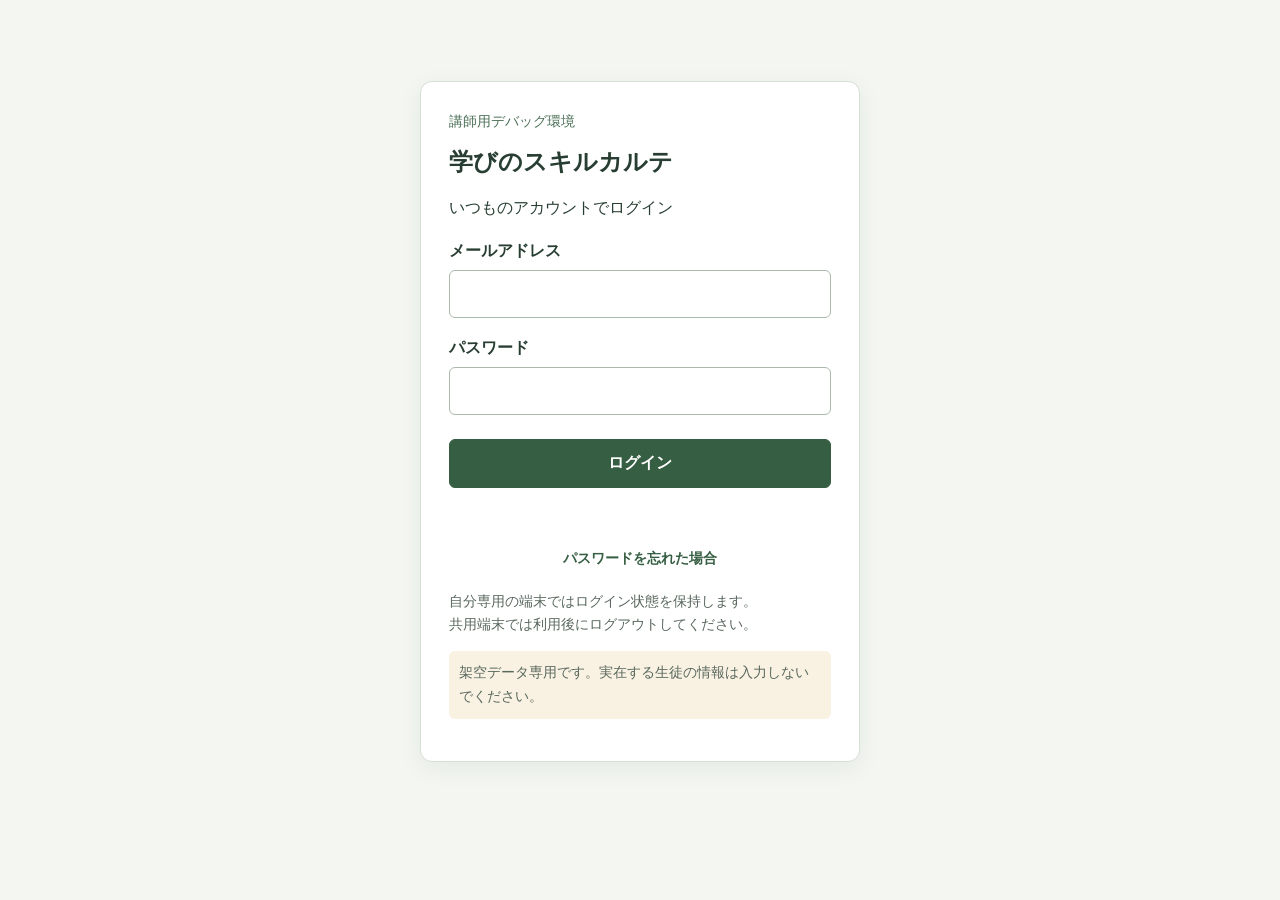
==== index.html @ 747ddcba "Publish fictional-data debug app" ====
<!doctype html>
<html lang="ja"><head><meta http-equiv="Content-Security-Policy" content="default-src 'none'; script-src 'self'; script-src-attr 'unsafe-inline'; style-src 'self' 'unsafe-inline'; img-src 'self' data: blob:; font-src 'self'; connect-src 'self' https://vlkzogdpfmnyderdnslc.supabase.co; base-uri 'none'; form-action 'self'; object-src 'none'; worker-src 'none'"><meta charset="utf-8"><meta name="viewport" content="width=device-width,initial-scale=1"><meta name="robots" content="noindex,nofollow,noarchive"><meta name="referrer" content="no-referrer"><title>ログイン｜学びのスキルカルテ</title><link rel="stylesheet" href="./assets/login.css"><script defer src="./assets/public-config.js"></script><script defer src="./assets/auth-client.js"></script><script defer src="./assets/login.js"></script></head>
<body><main class="login-card"><p class="eyebrow">講師用デバッグ環境</p><h1>学びのスキルカルテ</h1><p>いつものアカウントでログイン</p>
<form id="login-form"><label>メールアドレス<input name="email" type="email" autocomplete="username" required></label><label>パスワード<input name="password" type="password" autocomplete="current-password" required></label><button type="submit">ログイン</button></form>
<section id="mfa-panel" hidden><h2>代表・教室長の本人確認</h2><p id="mfa-instruction"></p><div id="mfa-qr"></div><form id="mfa-form"><label>認証アプリの6桁の番号<input name="code" inputmode="numeric" autocomplete="one-time-code" pattern="[0-9]{6}" maxlength="6" required></label><button type="submit">確認して開く</button></form><button id="cancel-mfa" type="button" class="secondary">ログイン画面に戻る</button></section>
<p id="login-status" role="status" aria-live="polite"></p><button id="forgot" type="button" class="text-button">パスワードを忘れた場合</button><p class="note">自分専用の端末ではログイン状態を保持します。<br>共用端末では利用後にログアウトしてください。</p><p class="notice">架空データ専用です。実在する生徒の情報は入力しないでください。</p></main></body></html>
---- assets/login.css ----
:root{font-family:-apple-system,BlinkMacSystemFont,"Hiragino Kaku Gothic ProN","Yu Gothic",sans-serif;color:#283e32;background:#f3f6f1;font-size:16px}*{box-sizing:border-box}body{margin:0;padding:36px 18px}.login-card{max-width:440px;margin:5vh auto;background:#fff;border:1px solid #d6dfd4;border-radius:12px;padding:28px;box-shadow:0 6px 25px #263e3210}h1{font-size:24px;margin:12px 0 8px}h2{font-size:19px}p{line-height:1.7}.eyebrow{font-size:14px;color:#4b7056;margin:0}label{display:block;margin:20px 0 0;font-weight:600}input{display:block;width:100%;padding:12px;margin-top:8px;border:1px solid #a9baad;border-radius:6px;font:inherit;min-height:48px}button{display:block;width:100%;padding:13px;margin:24px 0 0;background:#365e42;border:1px solid #365e42;border-radius:6px;color:#fff;font:inherit;font-weight:600;cursor:pointer}button:disabled{opacity:.55;cursor:wait}button.secondary{background:#fff;color:#365e42}button.text-button{border:0;background:none;color:#365e42;font-size:14px;padding:8px;margin:12px 0}.note,.notice{font-size:14px;color:#59685e}.notice{background:#f9f2e2;border-radius:6px;padding:10px}#login-status{color:#9d3026;min-height:1.6em;margin-bottom:0}#mfa-qr img{display:block;max-width:220px;width:100%;margin:auto}[hidden]{display:none!important}@media(max-width:480px){body{padding:16px}.login-card{margin:2vh auto;padding:22px}}
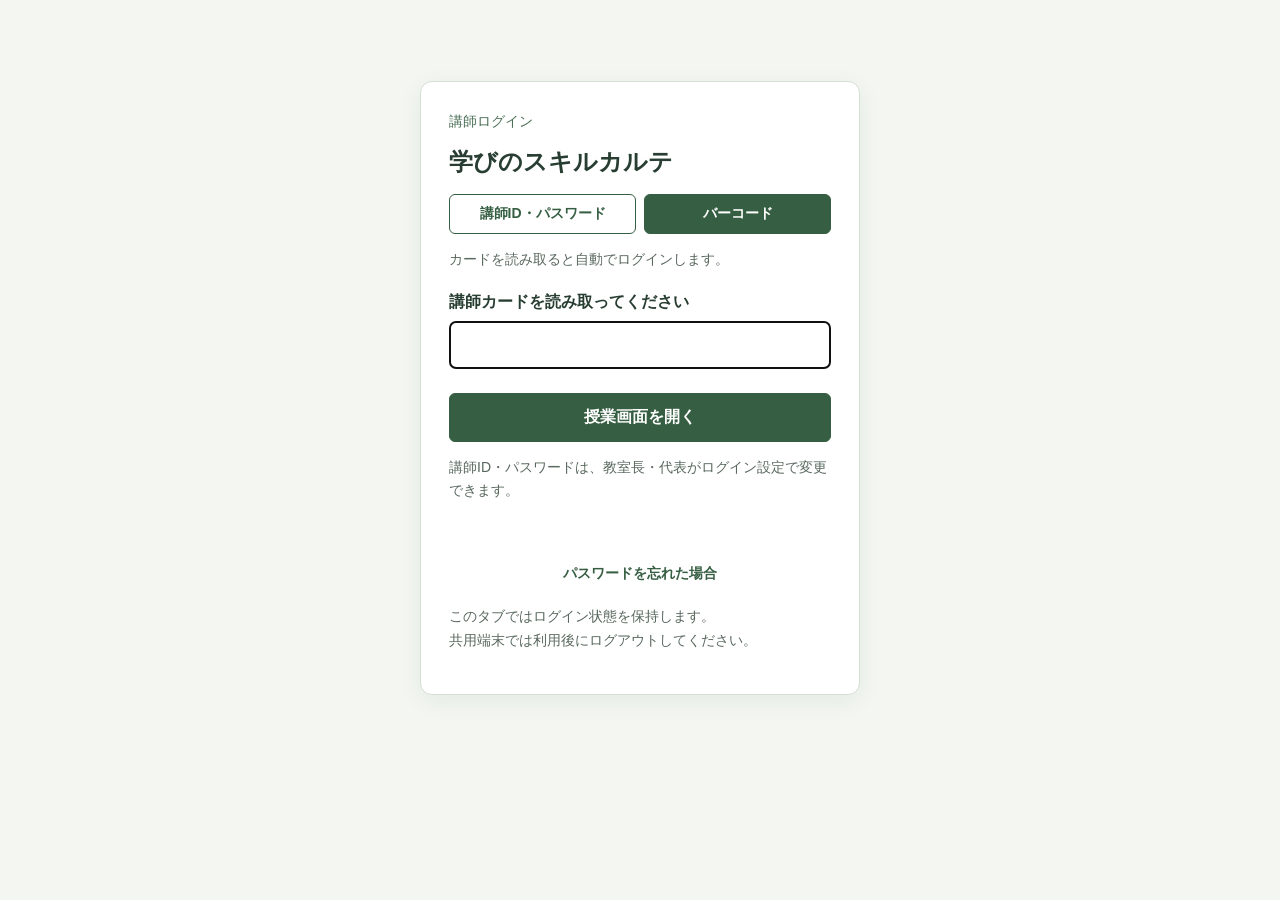
==== commit 9c050ad3: "Publish fictional-data debug app" ====
--- a/index.html
+++ b/index.html
@@ -1,6 +1,7 @@
 <!doctype html>
 <html lang="ja"><head><meta http-equiv="Content-Security-Policy" content="default-src 'none'; script-src 'self'; script-src-attr 'unsafe-inline'; style-src 'self' 'unsafe-inline'; img-src 'self' data: blob:; font-src 'self'; connect-src 'self' https://vlkzogdpfmnyderdnslc.supabase.co; base-uri 'none'; form-action 'self'; object-src 'none'; worker-src 'none'"><meta charset="utf-8"><meta name="viewport" content="width=device-width,initial-scale=1"><meta name="robots" content="noindex,nofollow,noarchive"><meta name="referrer" content="no-referrer"><title>ログイン｜学びのスキルカルテ</title><link rel="stylesheet" href="./assets/login.css"><script defer src="./assets/public-config.js"></script><script defer src="./assets/auth-client.js"></script><script defer src="./assets/login.js"></script></head>
-<body><main class="login-card"><p class="eyebrow">講師用デバッグ環境</p><h1>学びのスキルカルテ</h1><p>いつものアカウントでログイン</p>
-<form id="login-form"><label>メールアドレス<input name="email" type="email" autocomplete="username" required></label><label>パスワード<input name="password" type="password" autocomplete="current-password" required></label><button type="submit">ログイン</button></form>
-<section id="mfa-panel" hidden><h2>代表・教室長の本人確認</h2><p id="mfa-instruction"></p><div id="mfa-qr"></div><form id="mfa-form"><label>認証アプリの6桁の番号<input name="code" inputmode="numeric" autocomplete="one-time-code" pattern="[0-9]{6}" maxlength="6" required></label><button type="submit">確認して開く</button></form><button id="cancel-mfa" type="button" class="secondary">ログイン画面に戻る</button></section>
-<p id="login-status" role="status" aria-live="polite"></p><button id="forgot" type="button" class="text-button">パスワードを忘れた場合</button><p class="note">自分専用の端末ではログイン状態を保持します。<br>共用端末では利用後にログアウトしてください。</p><p class="notice">架空データ専用です。実在する生徒の情報は入力しないでください。</p></main></body></html>
+<body><main class="login-card"><p class="eyebrow">講師ログイン</p><h1>学びのスキルカルテ</h1>
+<section id="staff-panel"><div class="login-methods" role="group" aria-label="講師のログイン方法"><button id="method-password" type="button" aria-pressed="false">講師ID・パスワード</button><button id="method-barcode" type="button" aria-pressed="true">バーコード</button></div>
+<form id="staff-password-form" hidden><label>講師ID<input name="login_id" autocomplete="section-staff username" placeholder="例：teacher-1" autocapitalize="none" spellcheck="false" required maxlength="40"></label><label>講師パスワード<input name="password" type="password" autocomplete="section-staff current-password" required maxlength="128"></label><button type="submit">授業画面を開く</button></form>
+<form id="staff-form"><p class="note">カードを読み取ると自動でログインします。</p><label>講師カードを読み取ってください<input name="barcode" type="password" autocomplete="off" autocapitalize="none" spellcheck="false" maxlength="80" required></label><button type="submit">授業画面を開く</button></form><p class="note">講師ID・パスワードは、教室長・代表がログイン設定で変更できます。</p></section>
+<p id="login-status" role="status" aria-live="polite"></p><button id="forgot" type="button" class="text-button">パスワードを忘れた場合</button><p class="note">このタブではログイン状態を保持します。<br>共用端末では利用後にログアウトしてください。</p></main></body></html>
--- a/assets/login.css
+++ b/assets/login.css
@@ -1 +1,3 @@
-:root{font-family:-apple-system,BlinkMacSystemFont,"Hiragino Kaku Gothic ProN","Yu Gothic",sans-serif;color:#283e32;background:#f3f6f1;font-size:16px}*{box-sizing:border-box}body{margin:0;padding:36px 18px}.login-card{max-width:440px;margin:5vh auto;background:#fff;border:1px solid #d6dfd4;border-radius:12px;padding:28px;box-shadow:0 6px 25px #263e3210}h1{font-size:24px;margin:12px 0 8px}h2{font-size:19px}p{line-height:1.7}.eyebrow{font-size:14px;color:#4b7056;margin:0}label{display:block;margin:20px 0 0;font-weight:600}input{display:block;width:100%;padding:12px;margin-top:8px;border:1px solid #a9baad;border-radius:6px;font:inherit;min-height:48px}button{display:block;width:100%;padding:13px;margin:24px 0 0;background:#365e42;border:1px solid #365e42;border-radius:6px;color:#fff;font:inherit;font-weight:600;cursor:pointer}button:disabled{opacity:.55;cursor:wait}button.secondary{background:#fff;color:#365e42}button.text-button{border:0;background:none;color:#365e42;font-size:14px;padding:8px;margin:12px 0}.note,.notice{font-size:14px;color:#59685e}.notice{background:#f9f2e2;border-radius:6px;padding:10px}#login-status{color:#9d3026;min-height:1.6em;margin-bottom:0}#mfa-qr img{display:block;max-width:220px;width:100%;margin:auto}[hidden]{display:none!important}@media(max-width:480px){body{padding:16px}.login-card{margin:2vh auto;padding:22px}}
+:root{font-family:-apple-system,BlinkMacSystemFont,"Hiragino Kaku Gothic ProN","Yu Gothic",sans-serif;color:#283e32;background:#f3f6f1;font-size:16px}*{box-sizing:border-box}body{margin:0;padding:36px 18px}.login-card{max-width:440px;margin:5vh auto;background:#fff;border:1px solid #d6dfd4;border-radius:12px;padding:28px;box-shadow:0 6px 25px #263e3210}h1{font-size:24px;margin:12px 0 8px}p{line-height:1.7}.eyebrow{font-size:14px;color:#4b7056;margin:0}label{display:block;margin:20px 0 0;font-weight:600}input{display:block;width:100%;padding:12px;margin-top:8px;border:1px solid #a9baad;border-radius:6px;font:inherit;min-height:48px}button{display:block;width:100%;padding:13px;margin:24px 0 0;background:#365e42;border:1px solid #365e42;border-radius:6px;color:#fff;font:inherit;font-weight:600;cursor:pointer}button:disabled{opacity:.55;cursor:wait}button.text-button{border:0;background:none;color:#365e42;font-size:14px;padding:8px;margin:12px 0}.note,.notice{font-size:14px;color:#59685e}.notice{background:#f9f2e2;border-radius:6px;padding:10px}#login-status{color:#9d3026;min-height:1.6em;margin-bottom:0}[hidden]{display:none!important}@media(max-width:480px){body{padding:16px}.login-card{margin:2vh auto;padding:22px}}
+
+.login-methods{display:flex;gap:8px}.login-methods button{font-size:14px;padding:10px 6px;margin-top:8px;background:#fff;color:#365e42}.login-methods button[aria-pressed="true"]{background:#365e42;color:#fff}
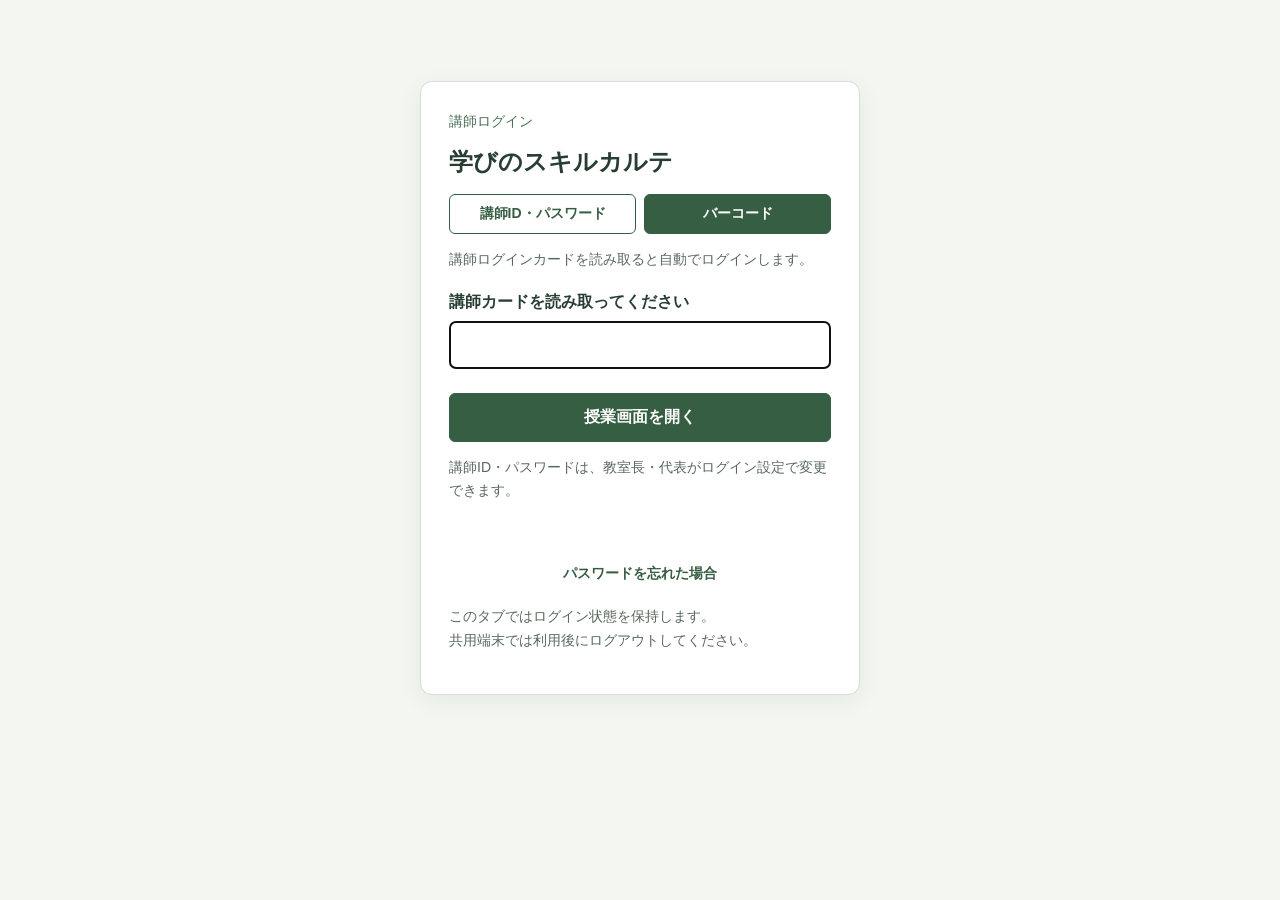
==== commit ac5d9a05: "Publish fictional-data debug app" ====
--- a/index.html
+++ b/index.html
@@ -3,5 +3,5 @@
 <body><main class="login-card"><p class="eyebrow">講師ログイン</p><h1>学びのスキルカルテ</h1>
 <section id="staff-panel"><div class="login-methods" role="group" aria-label="講師のログイン方法"><button id="method-password" type="button" aria-pressed="false">講師ID・パスワード</button><button id="method-barcode" type="button" aria-pressed="true">バーコード</button></div>
 <form id="staff-password-form" hidden><label>講師ID<input name="login_id" autocomplete="section-staff username" placeholder="例：teacher-1" autocapitalize="none" spellcheck="false" required maxlength="40"></label><label>講師パスワード<input name="password" type="password" autocomplete="section-staff current-password" required maxlength="128"></label><button type="submit">授業画面を開く</button></form>
-<form id="staff-form"><p class="note">カードを読み取ると自動でログインします。</p><label>講師カードを読み取ってください<input name="barcode" type="password" autocomplete="off" autocapitalize="none" spellcheck="false" maxlength="80" required></label><button type="submit">授業画面を開く</button></form><p class="note">講師ID・パスワードは、教室長・代表がログイン設定で変更できます。</p></section>
+<form id="staff-form"><p class="note">講師ログインカードを読み取ると自動でログインします。</p><label>講師カードを読み取ってください<input name="barcode" type="password" autocomplete="off" autocapitalize="none" spellcheck="false" maxlength="600" required></label><button type="submit">授業画面を開く</button></form><p class="note">講師ID・パスワードは、教室長・代表がログイン設定で変更できます。</p></section>
 <p id="login-status" role="status" aria-live="polite"></p><button id="forgot" type="button" class="text-button">パスワードを忘れた場合</button><p class="note">このタブではログイン状態を保持します。<br>共用端末では利用後にログアウトしてください。</p></main></body></html>
